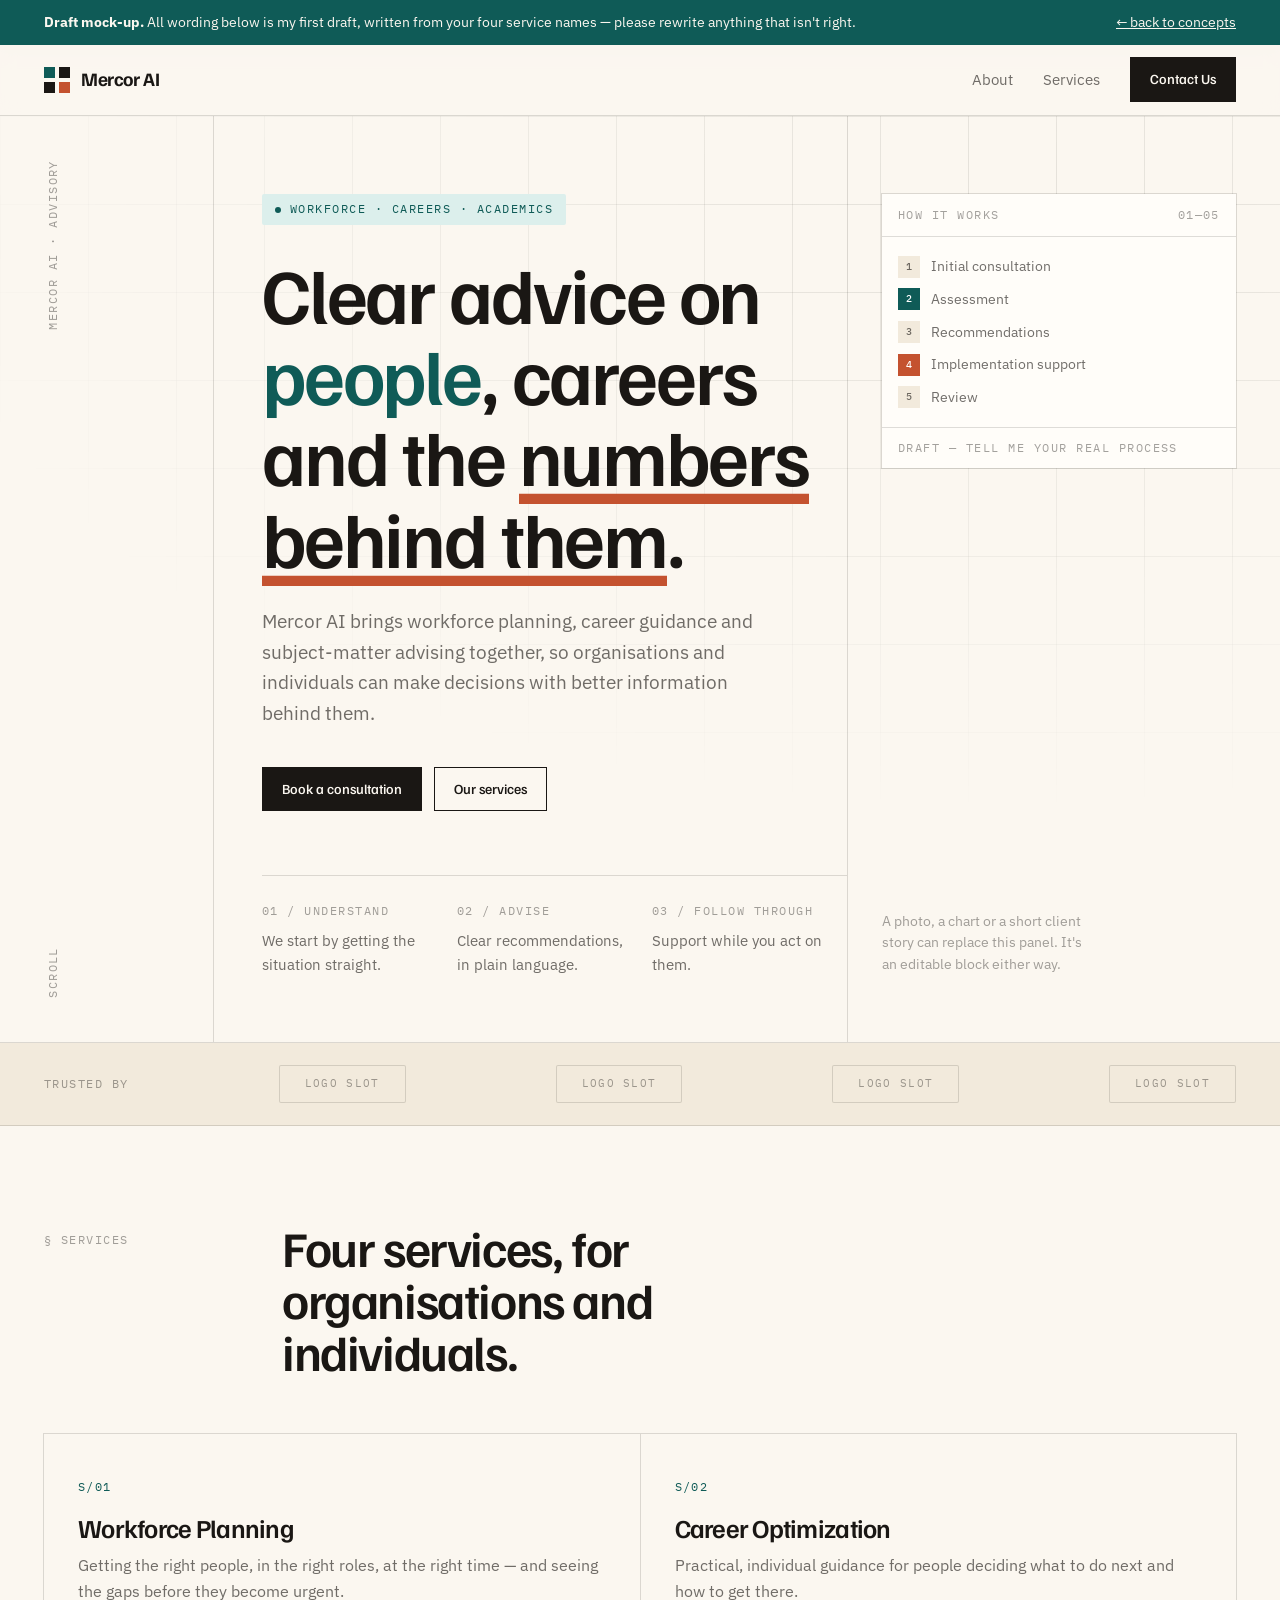
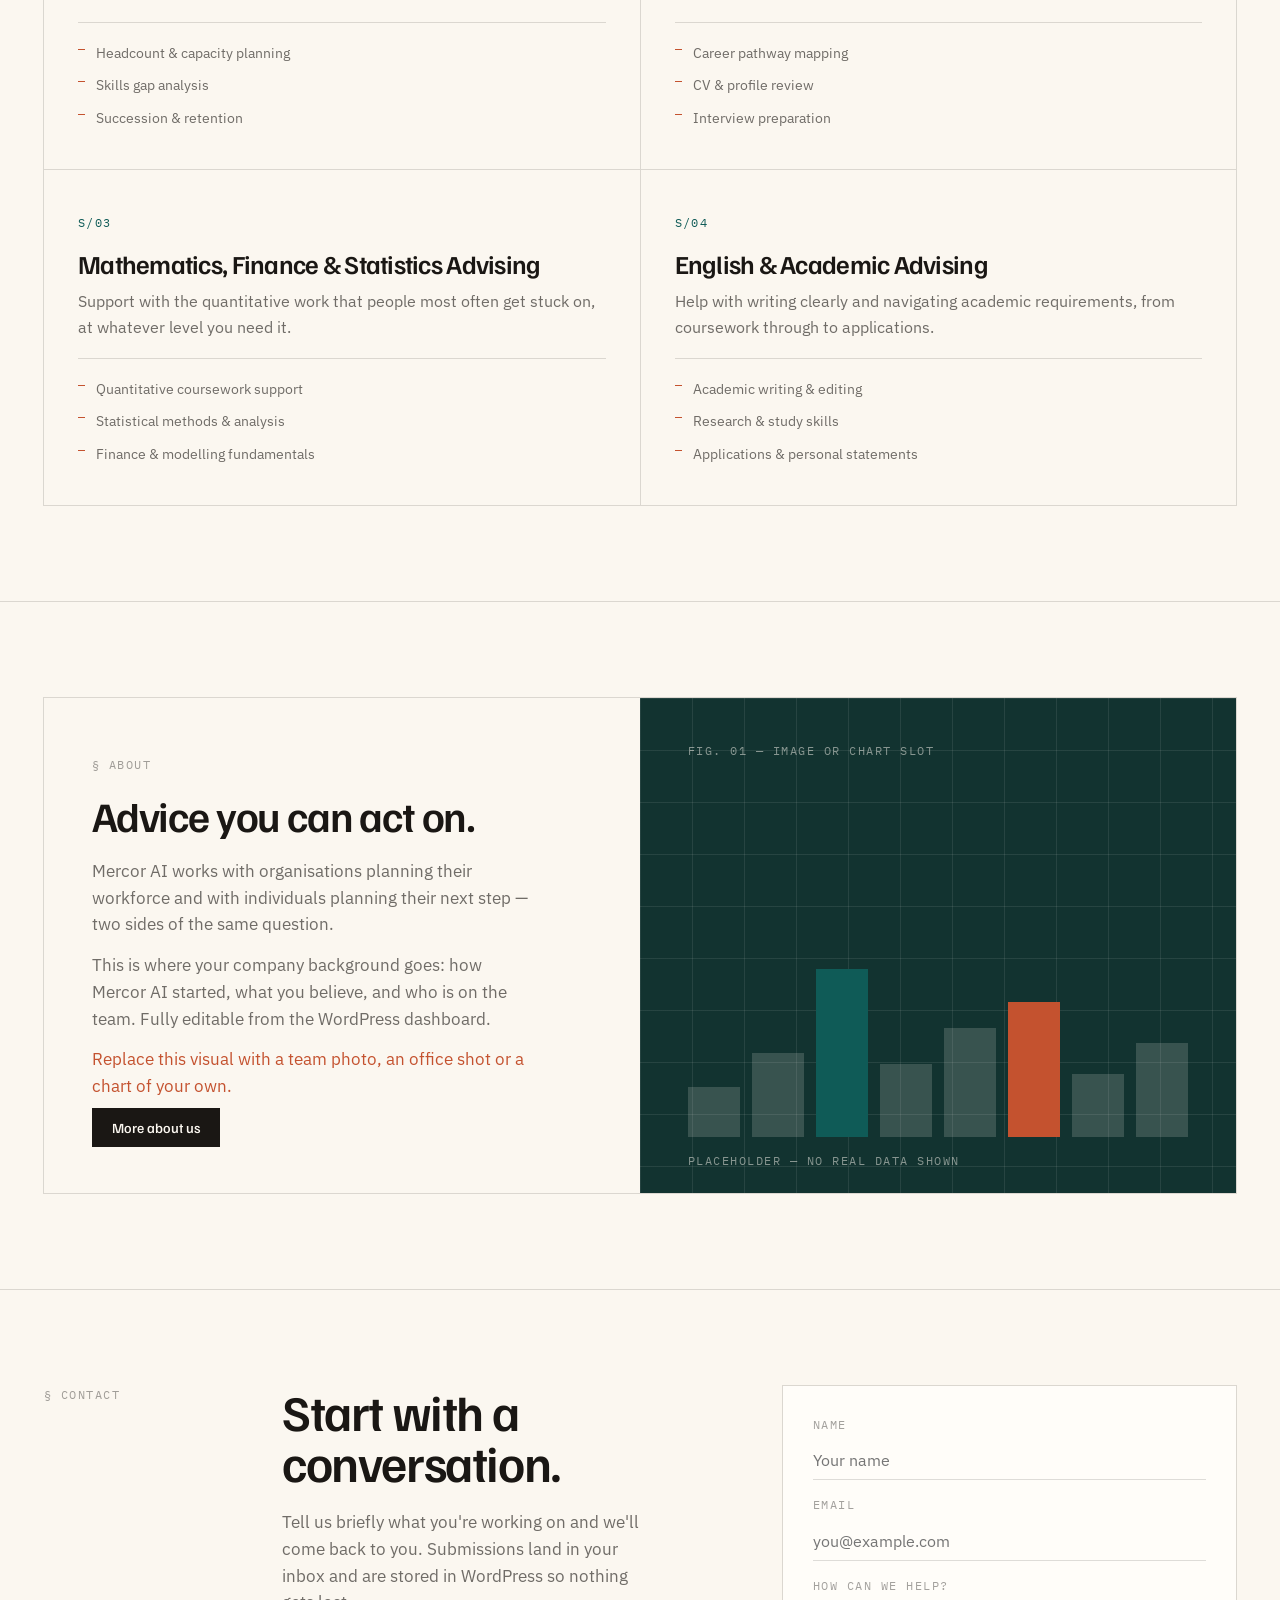
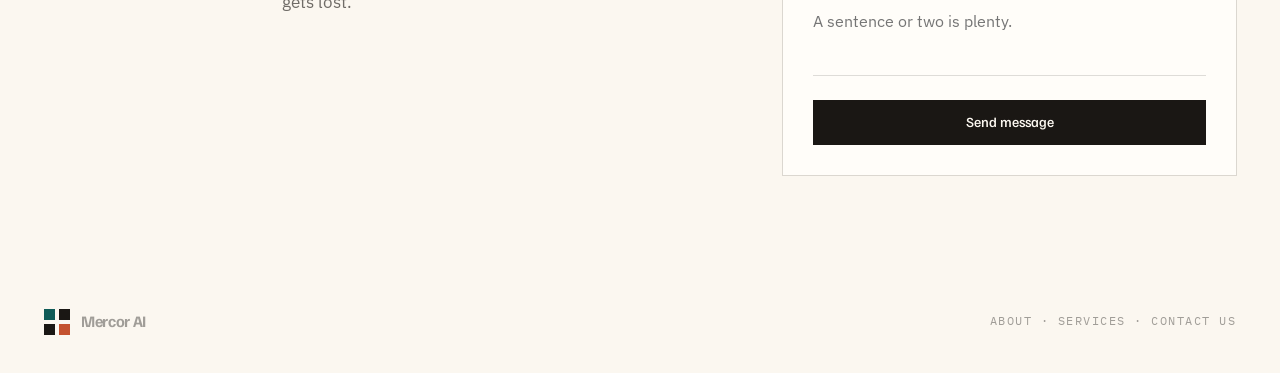
==== mercor/index.html @ 03221ea0 "Round 3: full Mercor AI site (B3 palette, real service names, 4 pages)" ====
<!DOCTYPE html>
<html lang="en">
<head>
<meta charset="utf-8">
<meta name="viewport" content="width=device-width, initial-scale=1">
<title>Mercor AI — Workforce, career and academic advising</title>
<meta name="description" content="Mercor AI provides workforce planning, career optimization, and advising in mathematics, finance, statistics, English and academics.">
<link rel="preconnect" href="https://fonts.googleapis.com">
<link rel="preconnect" href="https://fonts.gstatic.com" crossorigin>
<link href="https://fonts.googleapis.com/css2?family=Familjen+Grotesk:wght@400;500;600;700&family=IBM+Plex+Mono:wght@400;500&family=IBM+Plex+Sans:wght@400;500&display=swap" rel="stylesheet">
<link rel="stylesheet" href="mercor.css">
</head>
<body>

<div class="draft"><div class="wrap">
  <span><b>Draft mock-up.</b> All wording below is my first draft, written from your four service names — please rewrite anything that isn't right.</span>
  <a href="../round2.html">&larr; back to concepts</a>
</div></div>

<nav><div class="wrap nav-in">
  <a href="index.html" class="logo" style="text-decoration:none;color:inherit"><span class="mark"><span></span><span></span><span></span><span></span></span>Mercor AI</a>
  <div class="nav-links">
    <a href="about.html">About</a><a href="services.html">Services</a><a href="contact.html" class="btn">Contact Us</a>
  </div>
</div></nav>

<header>
  <div class="plot"></div>
  <div class="wrap hero">
    <div class="rail"><span class="mono">Mercor AI · Advisory</span><span class="mono">Scroll</span></div>
    <div class="hero-main">
      <span class="tag mono"><i></i>Workforce · Careers · Academics</span>
      <h1>Clear advice on <span>people</span>, careers and the <u>numbers behind them</u>.</h1>
      <p class="lede">Mercor AI brings workforce planning, career guidance and subject-matter advising together, so organisations and individuals can make decisions with better information behind them.</p>
      <div class="hero-cta"><a href="contact.html" class="btn">Book a consultation</a><a href="services.html" class="btn btn-ghost">Our services</a></div>
      <div class="hero-meta">
        <div><span class="mono">01 / Understand</span><p>We start by getting the situation straight.</p></div>
        <div><span class="mono">02 / Advise</span><p>Clear recommendations, in plain language.</p></div>
        <div><span class="mono">03 / Follow through</span><p>Support while you act on them.</p></div>
      </div>
    </div>
    <aside class="hero-aside">
      <div class="panel">
        <div class="ph"><span class="mono">How it works</span><span class="mono">01—05</span></div>
        <div class="pb stack">
          <div class="node"><b>1</b><em>Initial consultation</em></div>
          <div class="node"><b>2</b><em>Assessment</em></div>
          <div class="node"><b>3</b><em>Recommendations</em></div>
          <div class="node"><b>4</b><em>Implementation support</em></div>
          <div class="node"><b>5</b><em>Review</em></div>
        </div>
        <div class="pf mono">Draft — tell me your real process</div>
      </div>
      <p class="aside-note">A photo, a chart or a short client story can replace this panel. It's an editable block either way.</p>
    </aside>
  </div>
</header>

<div class="logos"><div class="wrap logos-in">
  <span class="mono">Trusted by</span>
  <span class="slot">LOGO SLOT</span><span class="slot">LOGO SLOT</span><span class="slot">LOGO SLOT</span><span class="slot">LOGO SLOT</span>
</div></div>

<section><div class="wrap">
  <div class="head"><span class="mono">§ Services</span><h2>Four services, for organisations and individuals.</h2></div>
  <div class="cards">
    <div class="card"><span class="num">S/01</span><h3>Workforce Planning</h3><p>Getting the right people, in the right roles, at the right time — and seeing the gaps before they become urgent.</p><ul><li>Headcount &amp; capacity planning</li><li>Skills gap analysis</li><li>Succession &amp; retention</li></ul></div>
    <div class="card"><span class="num">S/02</span><h3>Career Optimization</h3><p>Practical, individual guidance for people deciding what to do next and how to get there.</p><ul><li>Career pathway mapping</li><li>CV &amp; profile review</li><li>Interview preparation</li></ul></div>
    <div class="card"><span class="num">S/03</span><h3>Mathematics, Finance &amp; Statistics Advising</h3><p>Support with the quantitative work that people most often get stuck on, at whatever level you need it.</p><ul><li>Quantitative coursework support</li><li>Statistical methods &amp; analysis</li><li>Finance &amp; modelling fundamentals</li></ul></div>
    <div class="card"><span class="num">S/04</span><h3>English &amp; Academic Advising</h3><p>Help with writing clearly and navigating academic requirements, from coursework through to applications.</p><ul><li>Academic writing &amp; editing</li><li>Research &amp; study skills</li><li>Applications &amp; personal statements</li></ul></div>
  </div>
</div></section>

<section><div class="wrap">
  <div class="split">
    <div class="split-txt">
      <span class="mono" style="color:var(--ink-38)">§ About</span>
      <h2>Advice you can act on.</h2>
      <p>Mercor AI works with organisations planning their workforce and with individuals planning their next step — two sides of the same question.</p>
      <p>This is where your company background goes: how Mercor AI started, what you believe, and who is on the team. Fully editable from the WordPress dashboard.</p>
      <p style="color:var(--clay)">Replace this visual with a team photo, an office shot or a chart of your own.</p>
      <a href="about.html" class="btn" style="margin-top:8px">More about us</a>
    </div>
    <div class="split-vis">
      <div class="plot2"></div>
      <span class="vis-tag mono">Fig. 01 — image or chart slot</span>
      <div class="bars"><i style="height:26%"></i><i style="height:44%"></i><i style="height:88%"></i><i style="height:38%"></i><i style="height:57%"></i><i style="height:71%"></i><i style="height:33%"></i><i style="height:49%"></i></div>
      <span class="vis-cap mono">Placeholder — no real data shown</span>
    </div>
  </div>
</div></section>

<section style="border-bottom:0"><div class="wrap contact">
  <span class="mono" style="color:var(--ink-38)">§ Contact</span>
  <div>
    <h2>Start with a conversation.</h2>
    <p>Tell us briefly what you're working on and we'll come back to you. Submissions land in your inbox and are stored in WordPress so nothing gets lost.</p>
  </div>
  <div class="form">
    <div class="field"><label class="mono">Name</label><input placeholder="Your name"></div>
    <div class="field"><label class="mono">Email</label><input placeholder="you@example.com"></div>
    <div class="field"><label class="mono">How can we help?</label><textarea placeholder="A sentence or two is plenty."></textarea></div>
    <a href="contact.html" class="btn">Send message</a>
  </div>
</div></section>

<footer><div class="wrap foot">
  <div class="logo" style="font-size:16px"><span class="mark"><span></span><span></span><span></span><span></span></span>Mercor AI</div>
  <span class="mono">About · Services · Contact Us</span>
</div></footer>

</body>
</html>
---- mercor/mercor.css ----
:root{
  --paper:#FBF7F0;
  --paper-2:#F2EADC;
  --ink:#1A1714;
  --ink-60:rgba(26,23,20,.62);
  --ink-38:rgba(26,23,20,.40);
  --rule:rgba(26,23,20,.14);
  --accent:#0F5B57;
  --accent-wash:#DCEFEC;
  --clay:#C4522F;
  --max:1280px;
  --paper-rgb:251,247,240;
  --surface:#FFFDF9;
  --on-accent:#fff;
  --deep:#123330;
  --bar-hi:var(--accent);
}
*{box-sizing:border-box;margin:0;padding:0}
html{scroll-behavior:smooth}
body{
  background:var(--paper);color:var(--ink);
  font-family:'IBM Plex Sans',sans-serif;font-size:16.5px;line-height:1.62;
  -webkit-font-smoothing:antialiased;overflow-x:hidden;
}
.wrap{max-width:var(--max);margin:0 auto;padding:0 44px}
.mono{font-family:'IBM Plex Mono',monospace;font-size:11.5px;letter-spacing:.13em;text-transform:uppercase}
h1,h2,h3{font-family:'Familjen Grotesk',sans-serif;font-weight:600;letter-spacing:-.028em;line-height:1.04}

/* ---- nav ---- */
nav{position:sticky;top:0;z-index:30;background:rgba(var(--paper-rgb),.9);backdrop-filter:blur(10px);border-bottom:1px solid var(--rule)}
.nav-in{display:flex;align-items:center;justify-content:space-between;height:70px}
.logo{display:flex;align-items:center;gap:11px;font-family:'Familjen Grotesk',sans-serif;font-weight:700;font-size:19px;letter-spacing:-.02em}
.mark{width:26px;height:26px;position:relative;flex:none}
.mark span{position:absolute;background:var(--ink)}
.mark span:nth-child(1){left:0;top:0;width:11px;height:11px;background:var(--accent)}
.mark span:nth-child(2){right:0;top:0;width:11px;height:11px}
.mark span:nth-child(3){left:0;bottom:0;width:11px;height:11px}
.mark span:nth-child(4){right:0;bottom:0;width:11px;height:11px;background:var(--clay)}
.nav-links{display:flex;gap:30px;align-items:center;font-size:15px}
.nav-links a{color:var(--ink-60);text-decoration:none;transition:color .2s}
.nav-links a:hover{color:var(--accent)}
.btn{background:var(--ink);color:var(--paper);padding:11px 20px;text-decoration:none;font-size:14px;font-weight:500;font-family:'Familjen Grotesk',sans-serif;transition:background .25s}
.btn:hover{background:var(--accent)}
.btn-ghost{background:transparent;color:var(--ink);box-shadow:inset 0 0 0 1px var(--ink)}
.btn-ghost:hover{background:var(--ink);color:var(--paper)}
.nav-links a.btn{color:var(--paper)}

/* ---- hero ---- */
header{border-bottom:1px solid var(--rule);position:relative;overflow:hidden}
.plot{
  position:absolute;inset:0;
  background-image:linear-gradient(var(--rule) 1px,transparent 1px),linear-gradient(90deg,var(--rule) 1px,transparent 1px);
  background-size:88px 88px;opacity:.75;
  -webkit-mask-image:radial-gradient(120% 90% at 78% 12%,#000,transparent 72%);
          mask-image:radial-gradient(120% 90% at 78% 12%,#000,transparent 72%);
}
.hero{position:relative;display:grid;grid-template-columns:170px 1.3fr .8fr;gap:0;min-height:560px}
.rail{border-right:1px solid var(--rule);padding:44px 0 44px 0;display:flex;flex-direction:column;justify-content:space-between}
.rail .mono{color:var(--ink-38);writing-mode:vertical-rl;transform:rotate(180deg)}
.hero-main{padding:78px 0 66px 48px}
.tag{display:inline-flex;align-items:center;gap:9px;background:var(--accent-wash);color:var(--accent);padding:6px 13px;border-radius:2px}
.tag i{width:6px;height:6px;background:var(--accent);border-radius:50%;font-style:normal}
h1{font-size:clamp(46px,6.1vw,86px);margin:28px 0 0;max-width:15ch}
h1 span{color:var(--accent)}
h1 u{text-decoration:none;box-shadow:inset 0 -.13em 0 var(--clay)}
.lede{margin-top:28px;max-width:46ch;font-size:19px;color:var(--ink-60)}
.hero-cta{margin-top:38px;display:flex;gap:12px;flex-wrap:wrap}
.hero-meta{display:grid;grid-template-columns:repeat(3,1fr);border-top:1px solid var(--rule);margin-top:64px}
.hero-meta div{padding:20px 18px 0 0}
.hero-meta .mono{color:var(--ink-38)}
.hero-meta p{font-size:14.5px;margin-top:6px;color:var(--ink-60)}
/* hero right panel */
.hero-aside{border-left:1px solid var(--rule);padding:78px 0 66px 34px;display:flex;flex-direction:column;justify-content:space-between}
.panel{box-shadow:0 0 0 1px var(--rule);background:var(--surface)}
.panel .ph{padding:12px 16px;border-bottom:1px solid var(--rule);display:flex;justify-content:space-between;color:var(--ink-38)}
.panel .pb{padding:18px 16px}
.stack{display:flex;flex-direction:column;gap:10px}
.node{display:flex;align-items:center;gap:11px;font-size:14px}
.node b{width:22px;height:22px;flex:none;display:grid;place-items:center;font-family:'IBM Plex Mono',monospace;font-size:10px;background:var(--paper-2);color:var(--ink-60);font-weight:500}
.node:nth-child(2) b{background:var(--accent);color:var(--on-accent)}
.node:nth-child(4) b{background:var(--clay);color:var(--on-accent)}
.node em{font-style:normal;color:var(--ink-60)}
.panel .pf{border-top:1px solid var(--rule);padding:11px 16px;color:var(--ink-38)}
.aside-note{margin-top:22px;font-size:13.5px;color:var(--ink-38);max-width:26ch}

/* ---- logos ---- */
.logos{border-bottom:1px solid var(--rule);background:var(--paper-2)}
.logos-in{display:flex;align-items:center;gap:26px;padding:22px 44px;flex-wrap:wrap;justify-content:space-between}
.logos .mono{color:var(--ink-38)}
.slot{box-shadow:inset 0 0 0 1px var(--rule);border-radius:2px;padding:10px 26px;color:var(--ink-38);font-family:'IBM Plex Mono',monospace;font-size:11px;letter-spacing:.12em}

/* ---- sections ---- */
section{padding:96px 0;border-bottom:1px solid var(--rule)}
.head{display:grid;grid-template-columns:190px 1fr;gap:48px;margin-bottom:56px}
.head h2{font-size:clamp(32px,3.9vw,50px);max-width:18ch}
.head .mono{color:var(--ink-38);padding-top:9px}
.cards{display:grid;grid-template-columns:repeat(2,1fr);gap:1px;background:var(--rule);box-shadow:0 0 0 1px var(--rule)}
.card{background:var(--paper);padding:38px 34px 34px;position:relative;transition:background .3s,transform .3s}
.card:hover{background:var(--surface)}
.card .num{font-family:'IBM Plex Mono',monospace;font-size:11.5px;letter-spacing:.13em;color:var(--accent)}
.card h3{font-size:26px;margin:16px 0 12px}
.card p{color:var(--ink-60);font-size:15.5px}
.card ul{list-style:none;margin-top:18px;border-top:1px solid var(--rule);padding-top:14px}
.card li{font-size:14px;color:var(--ink-60);padding:5px 0 5px 18px;position:relative}
.card li::before{content:'';position:absolute;left:0;top:12px;width:7px;height:1px;background:var(--clay)}
.card::after{content:'';position:absolute;left:0;bottom:0;height:3px;width:0;background:var(--accent);transition:width .4s}
.card:hover::after{width:100%}

/* ---- about split ---- */
.split{display:grid;grid-template-columns:1fr 1fr;gap:0;align-items:stretch;box-shadow:0 0 0 1px var(--rule)}
.split-txt{padding:52px 48px;background:var(--paper)}
.split-txt h2{font-size:clamp(30px,3.4vw,42px);margin:18px 0 20px;max-width:16ch}
.split-txt p{color:var(--ink-60);margin-bottom:14px;max-width:44ch}
.split-vis{background:var(--deep);position:relative;overflow:hidden;min-height:380px;color:var(--paper)}
.split-vis .plot2{position:absolute;inset:0;background-image:linear-gradient(rgba(var(--paper-rgb),.09) 1px,transparent 1px),linear-gradient(90deg,rgba(var(--paper-rgb),.09) 1px,transparent 1px);background-size:52px 52px}
.bars{position:absolute;left:48px;right:48px;bottom:56px;display:flex;align-items:flex-end;gap:12px;height:190px}
.bars i{flex:1;background:rgba(var(--paper-rgb),.16);display:block}
.bars i:nth-child(3){background:var(--bar-hi)}
.bars i:nth-child(6){background:var(--clay)}
.vis-tag{position:absolute;left:48px;top:44px;color:rgba(var(--paper-rgb),.5)}
.vis-cap{position:absolute;left:48px;bottom:22px;color:rgba(var(--paper-rgb),.5)}

/* ---- contact ---- */
.contact{display:grid;grid-template-columns:190px 1fr 1fr;gap:48px;align-items:start}
.contact h2{font-size:clamp(32px,3.9vw,50px);max-width:12ch}
.contact p{color:var(--ink-60);margin-top:20px;max-width:38ch}
.form{box-shadow:0 0 0 1px var(--rule);background:var(--surface);padding:30px}
.field{margin-bottom:16px}
.field label{display:block;color:var(--ink-38);margin-bottom:7px}
.field input,.field textarea{width:100%;border:0;border-bottom:1px solid var(--rule);background:transparent;padding:9px 0;font-family:'IBM Plex Sans',sans-serif;font-size:15.5px;color:var(--ink)}
.field textarea{resize:none;height:74px}
.field input:focus,.field textarea:focus{outline:0;border-bottom-color:var(--accent)}
.form .btn{width:100%;text-align:center;margin-top:8px;display:block}

footer{padding:38px 0;color:var(--ink-38)}
.foot{display:flex;justify-content:space-between;gap:20px;flex-wrap:wrap;align-items:center}

@media(max-width:900px){
  .wrap{padding:0 22px}
  .nav-links a:not(.btn){display:none}
  .hero{grid-template-columns:1fr}
  .rail{display:none}
  .hero-aside{border-left:0;border-top:1px solid var(--rule);padding:28px 0 40px}
  .aside-note{max-width:none}
  .hero-main{padding:52px 0 48px}
  .hero-meta{grid-template-columns:1fr}
  .hero-meta div{border-bottom:1px solid var(--rule);padding-bottom:18px}
  .head,.contact{grid-template-columns:1fr;gap:20px}
  .cards,.split{grid-template-columns:1fr}
  .split-txt{padding:36px 24px}
  section{padding:64px 0}
}

/* ================= inner pages ================= */
.page-head{border-bottom:1px solid var(--rule);position:relative;overflow:hidden}
.page-head-in{position:relative;display:grid;grid-template-columns:170px 1fr;min-height:300px}
.page-head .rail{padding:44px 0}
.page-head-main{padding:66px 0 54px 48px;align-self:center}
.page-head h1{font-size:clamp(38px,4.8vw,64px);max-width:16ch;margin:18px 0 0}
.page-head p{margin-top:20px;max-width:52ch;font-size:18px;color:var(--ink-60)}
.crumb{color:var(--ink-38)}

.detail{display:grid;grid-template-columns:170px 1fr;border-top:1px solid var(--rule)}
.detail:last-of-type{border-bottom:1px solid var(--rule)}
.detail .dn{padding:38px 0 38px 0;color:var(--accent);font-family:'IBM Plex Mono',monospace;font-size:11.5px;letter-spacing:.13em}
.detail .db{padding:38px 0 38px 48px;border-left:1px solid var(--rule);display:grid;grid-template-columns:1.25fr .85fr;gap:44px}
.detail h2{font-size:clamp(26px,2.9vw,34px);margin-bottom:14px}
.detail p{color:var(--ink-60);max-width:52ch}
.detail .who{background:var(--paper-2);padding:22px;align-self:start}
.detail .who h4{font-family:'IBM Plex Mono',monospace;font-size:11px;letter-spacing:.13em;text-transform:uppercase;color:var(--ink-38);font-weight:500;margin-bottom:10px}
.detail .who ul{list-style:none}
.detail .who li{font-size:14.5px;color:var(--ink-60);padding:5px 0 5px 18px;position:relative}
.detail .who li::before{content:'';position:absolute;left:0;top:13px;width:7px;height:1px;background:var(--clay)}

.team{display:grid;grid-template-columns:repeat(3,1fr);gap:1px;background:var(--rule);box-shadow:0 0 0 1px var(--rule)}
.tm{background:var(--paper);padding:0 0 24px}
.tm .ph{aspect-ratio:1/1;background:var(--paper-2);display:grid;place-items:center;color:var(--ink-38);font-family:'IBM Plex Mono',monospace;font-size:11px;letter-spacing:.12em;border-bottom:1px solid var(--rule)}
.tm h3{font-size:20px;margin:20px 24px 4px}
.tm .role{margin:0 24px;color:var(--accent);font-family:'IBM Plex Mono',monospace;font-size:11.5px;letter-spacing:.1em;text-transform:uppercase}
.tm p{margin:12px 24px 0;font-size:14.5px;color:var(--ink-60)}

.principles{display:grid;grid-template-columns:repeat(3,1fr);gap:1px;background:var(--rule);box-shadow:0 0 0 1px var(--rule)}
.pr{background:var(--paper);padding:32px 28px}
.pr .num{font-family:'IBM Plex Mono',monospace;font-size:11.5px;letter-spacing:.13em;color:var(--accent)}
.pr h3{font-size:21px;margin:14px 0 10px}
.pr p{font-size:15px;color:var(--ink-60)}

.cx{display:grid;grid-template-columns:170px 1fr .9fr;gap:0}
.cx .cl{padding:0 44px 0 0}
.cx .cm{padding:0 48px;border-left:1px solid var(--rule);border-right:1px solid var(--rule)}
.cx .cr{padding:0 0 0 44px}
.cx h2{font-size:clamp(28px,3.2vw,40px);max-width:14ch;margin-bottom:18px}
.dl{list-style:none;margin-top:8px}
.dl li{padding:16px 0;border-bottom:1px solid var(--rule)}
.dl .k{font-family:'IBM Plex Mono',monospace;font-size:11px;letter-spacing:.13em;text-transform:uppercase;color:var(--ink-38);display:block;margin-bottom:5px}
.dl .v{font-size:16px}
.dl .v.slot-inline{color:var(--ink-38);font-style:italic}

.draft{background:var(--accent);color:var(--paper);padding:11px 0;font-size:14px}
.draft .wrap{display:flex;gap:14px;flex-wrap:wrap;align-items:center;justify-content:space-between}
.draft a{color:var(--paper)}

@media(max-width:900px){
  .page-head-in,.detail,.cx{grid-template-columns:1fr}
  .page-head .rail{display:none}
  .page-head-main{padding:44px 0 38px}
  .detail .dn{padding:28px 0 0}
  .detail .db{padding:18px 0 34px;border-left:0;grid-template-columns:1fr;gap:24px}
  .team,.principles{grid-template-columns:1fr}
  .cx .cl,.cx .cm,.cx .cr{padding:0;border:0}
  .cx .cm{padding:30px 0;margin:26px 0;border-top:1px solid var(--rule);border-bottom:1px solid var(--rule)}
}

.detail p+p{margin-top:14px}
.detail .db>div>p:last-child{margin-bottom:0}

.page-head .rail .mono{writing-mode:horizontal-tb;transform:none;padding-top:4px}
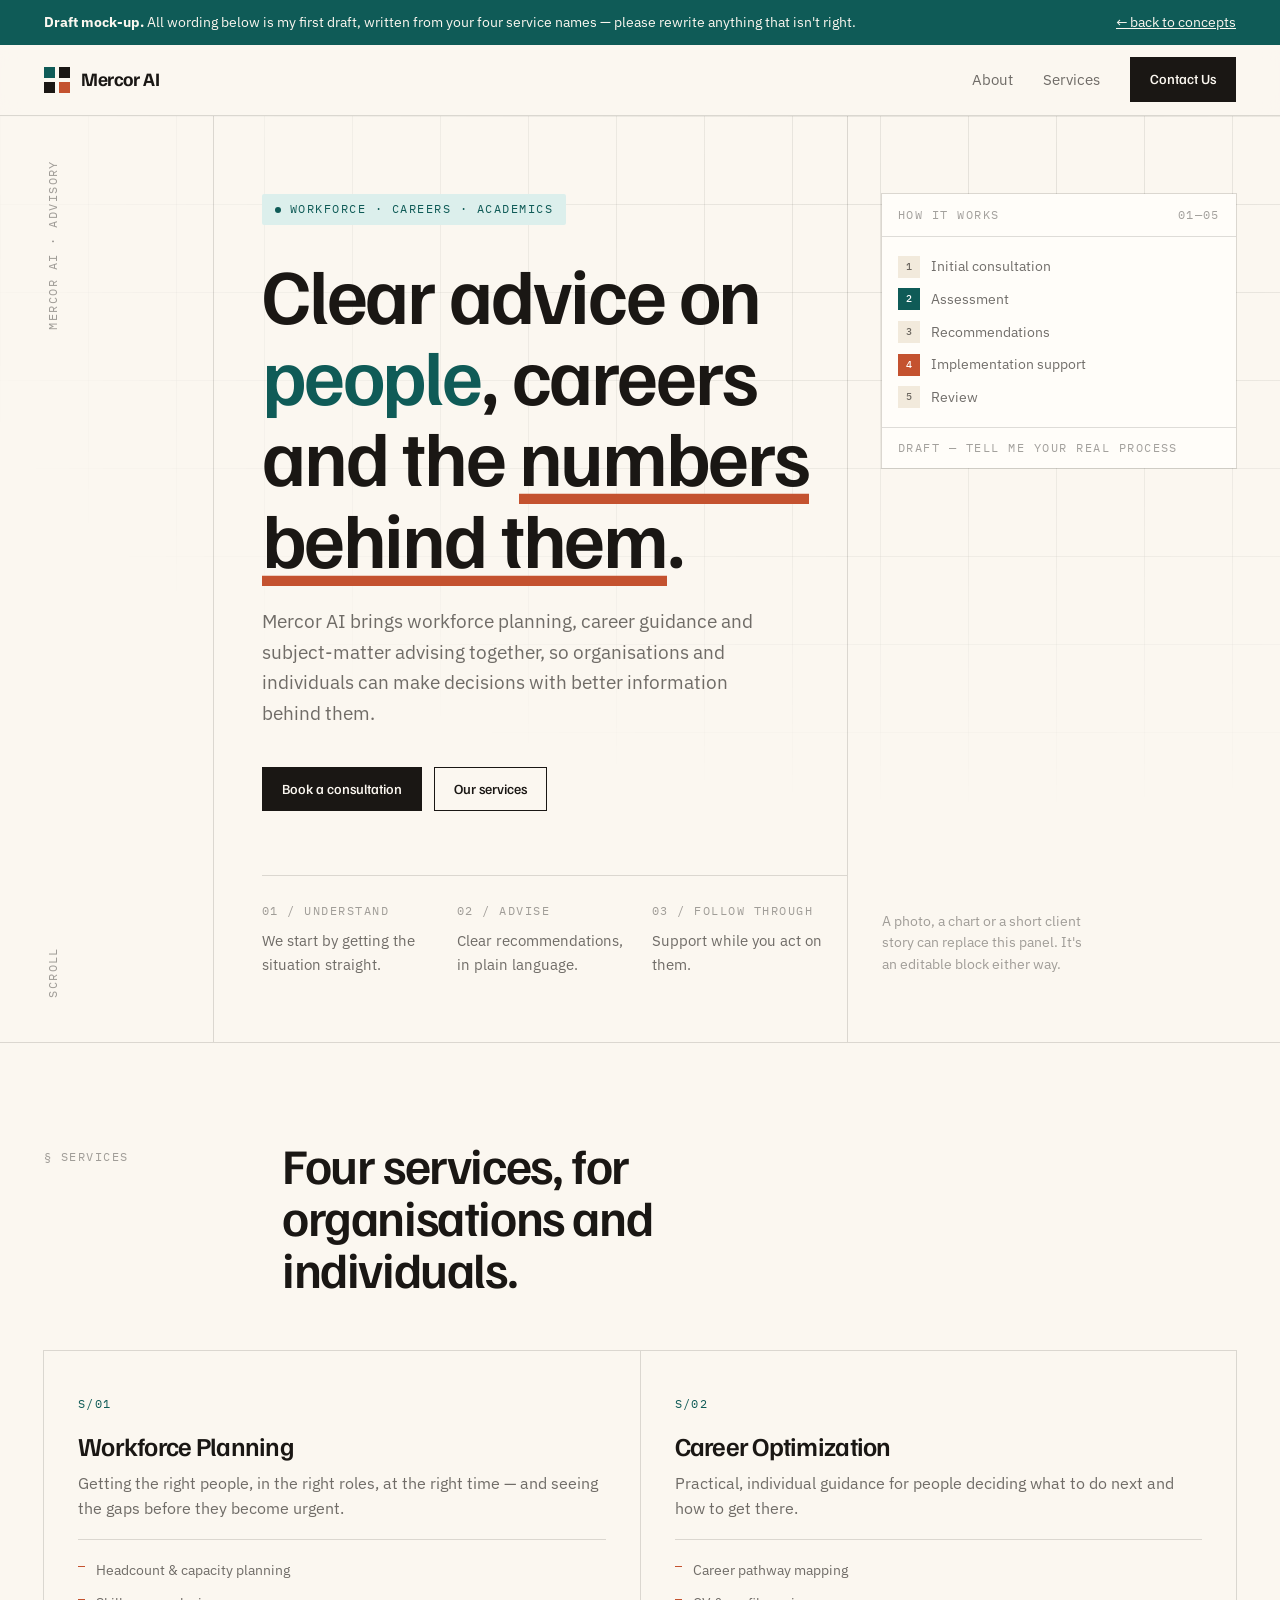
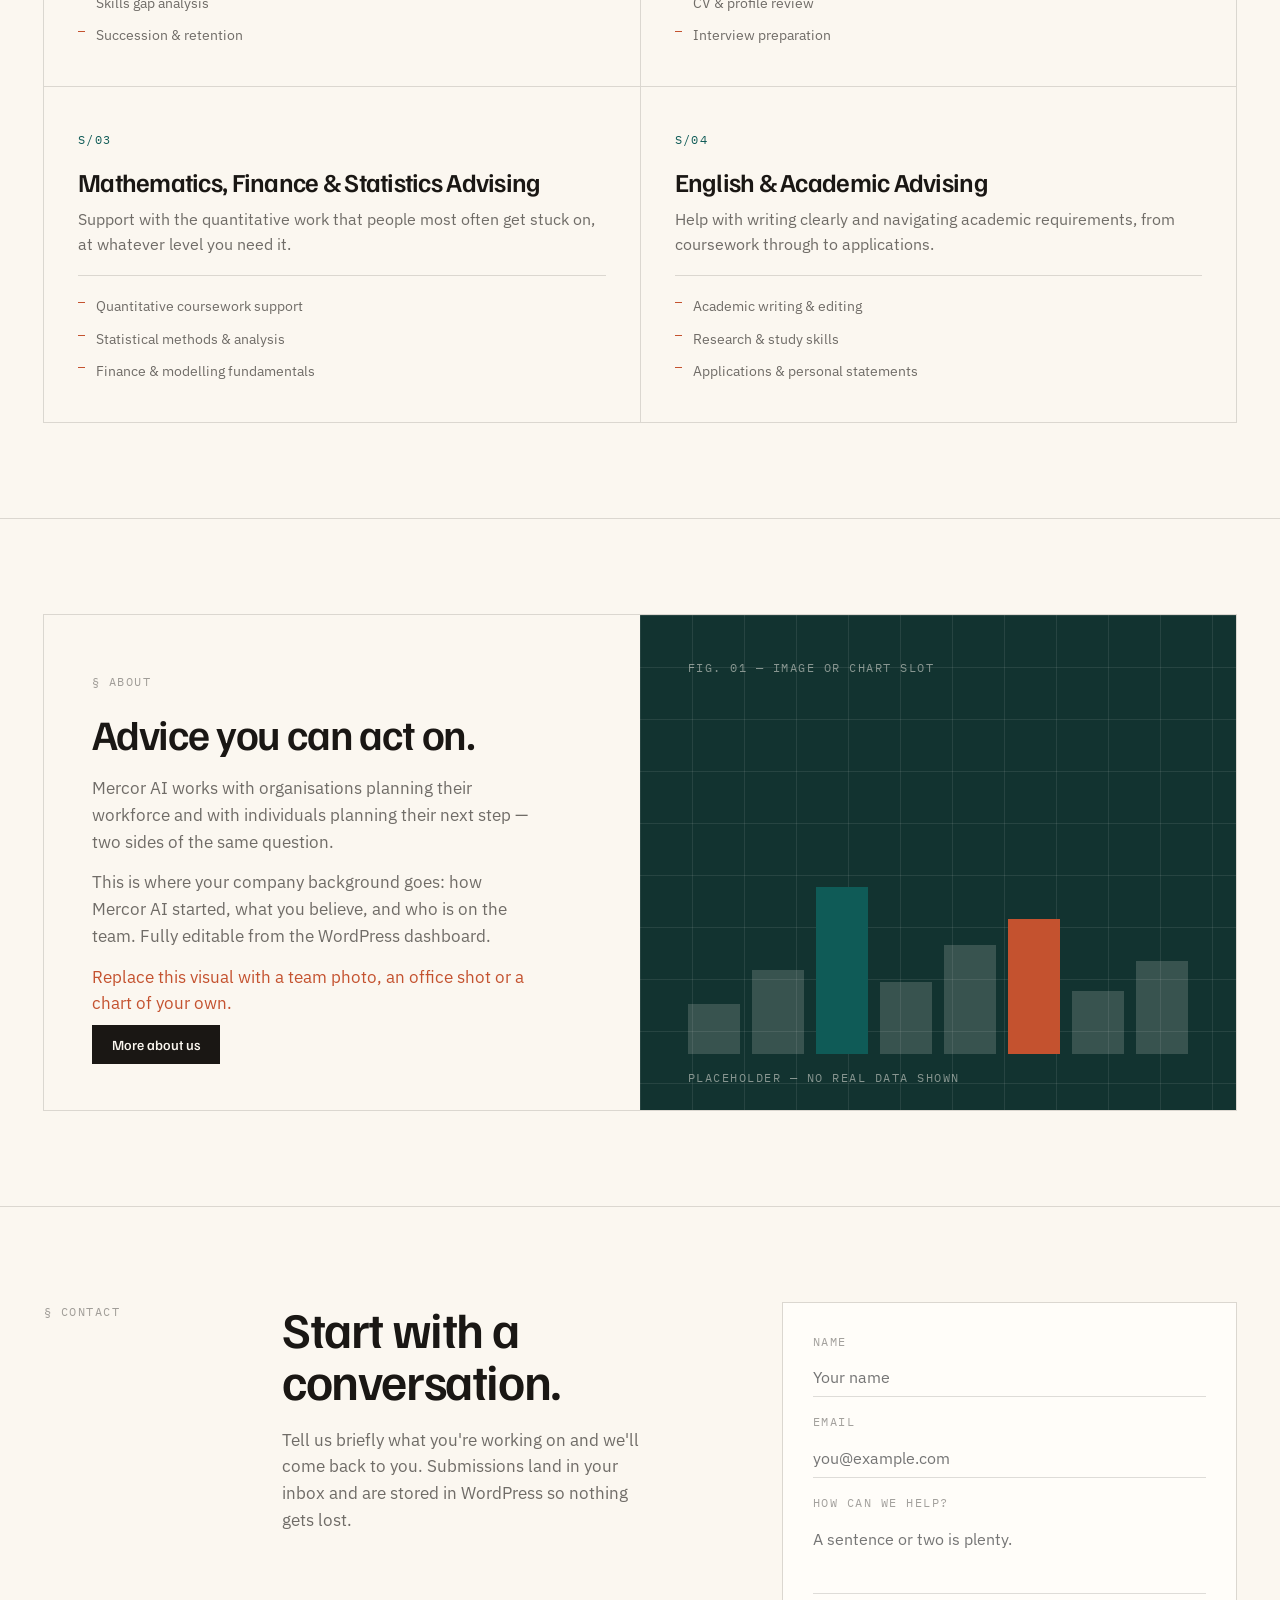
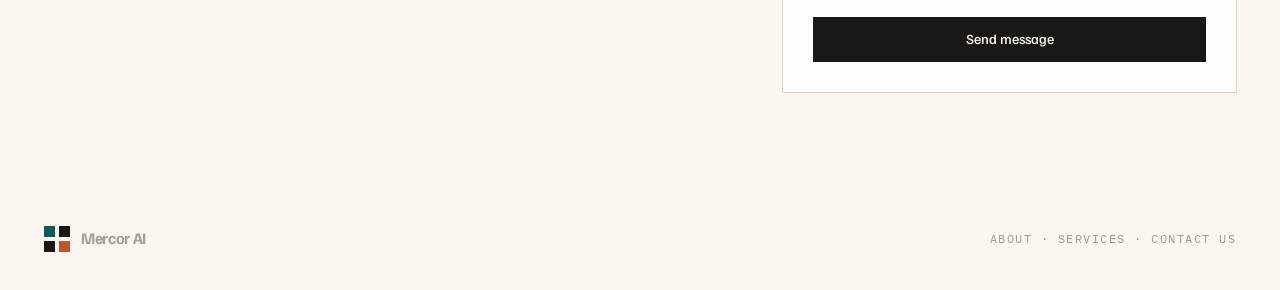
==== commit 2e6eb094: "Remove team section and client-logo strip at client request (staff privacy)" ====
--- a/mercor/index.html
+++ b/mercor/index.html
@@ -56,11 +56,6 @@
   </div>
 </header>
 
-<div class="logos"><div class="wrap logos-in">
-  <span class="mono">Trusted by</span>
-  <span class="slot">LOGO SLOT</span><span class="slot">LOGO SLOT</span><span class="slot">LOGO SLOT</span><span class="slot">LOGO SLOT</span>
-</div></div>
-
 <section><div class="wrap">
   <div class="head"><span class="mono">§ Services</span><h2>Four services, for organisations and individuals.</h2></div>
   <div class="cards">
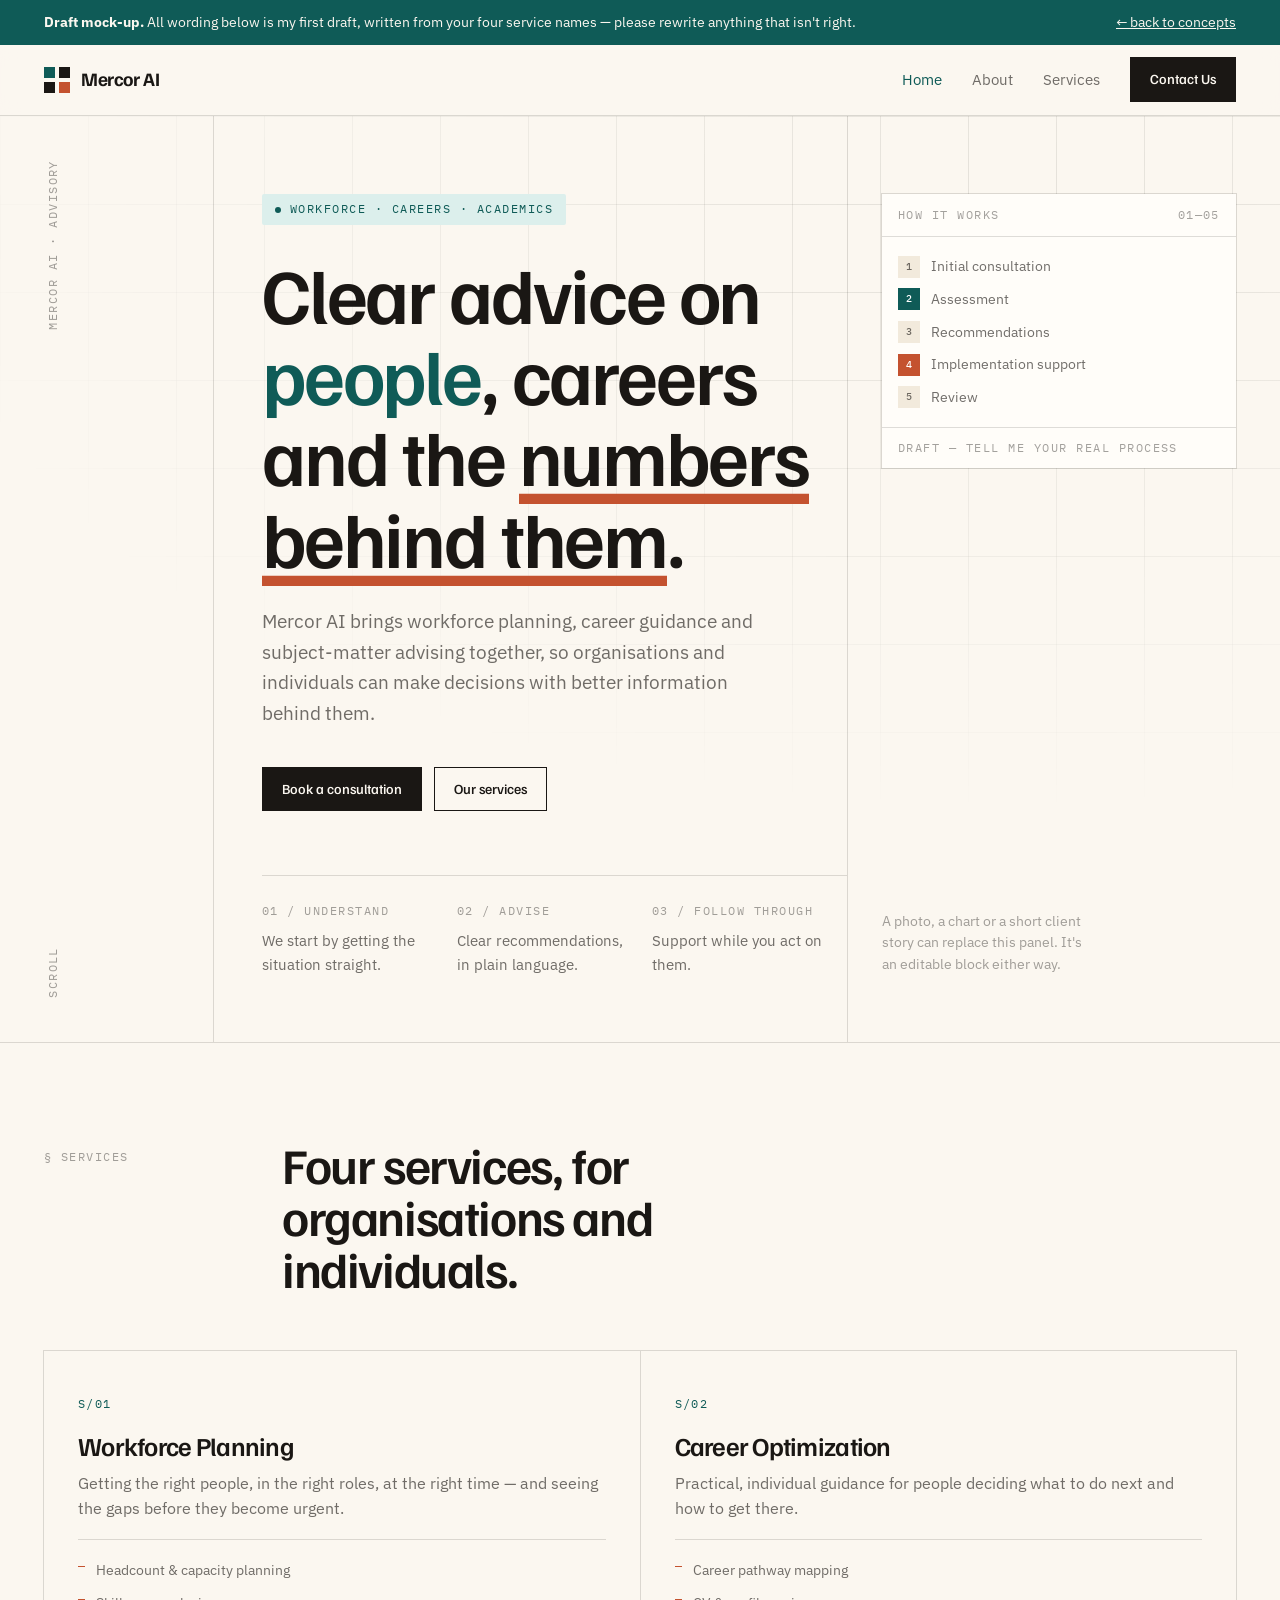
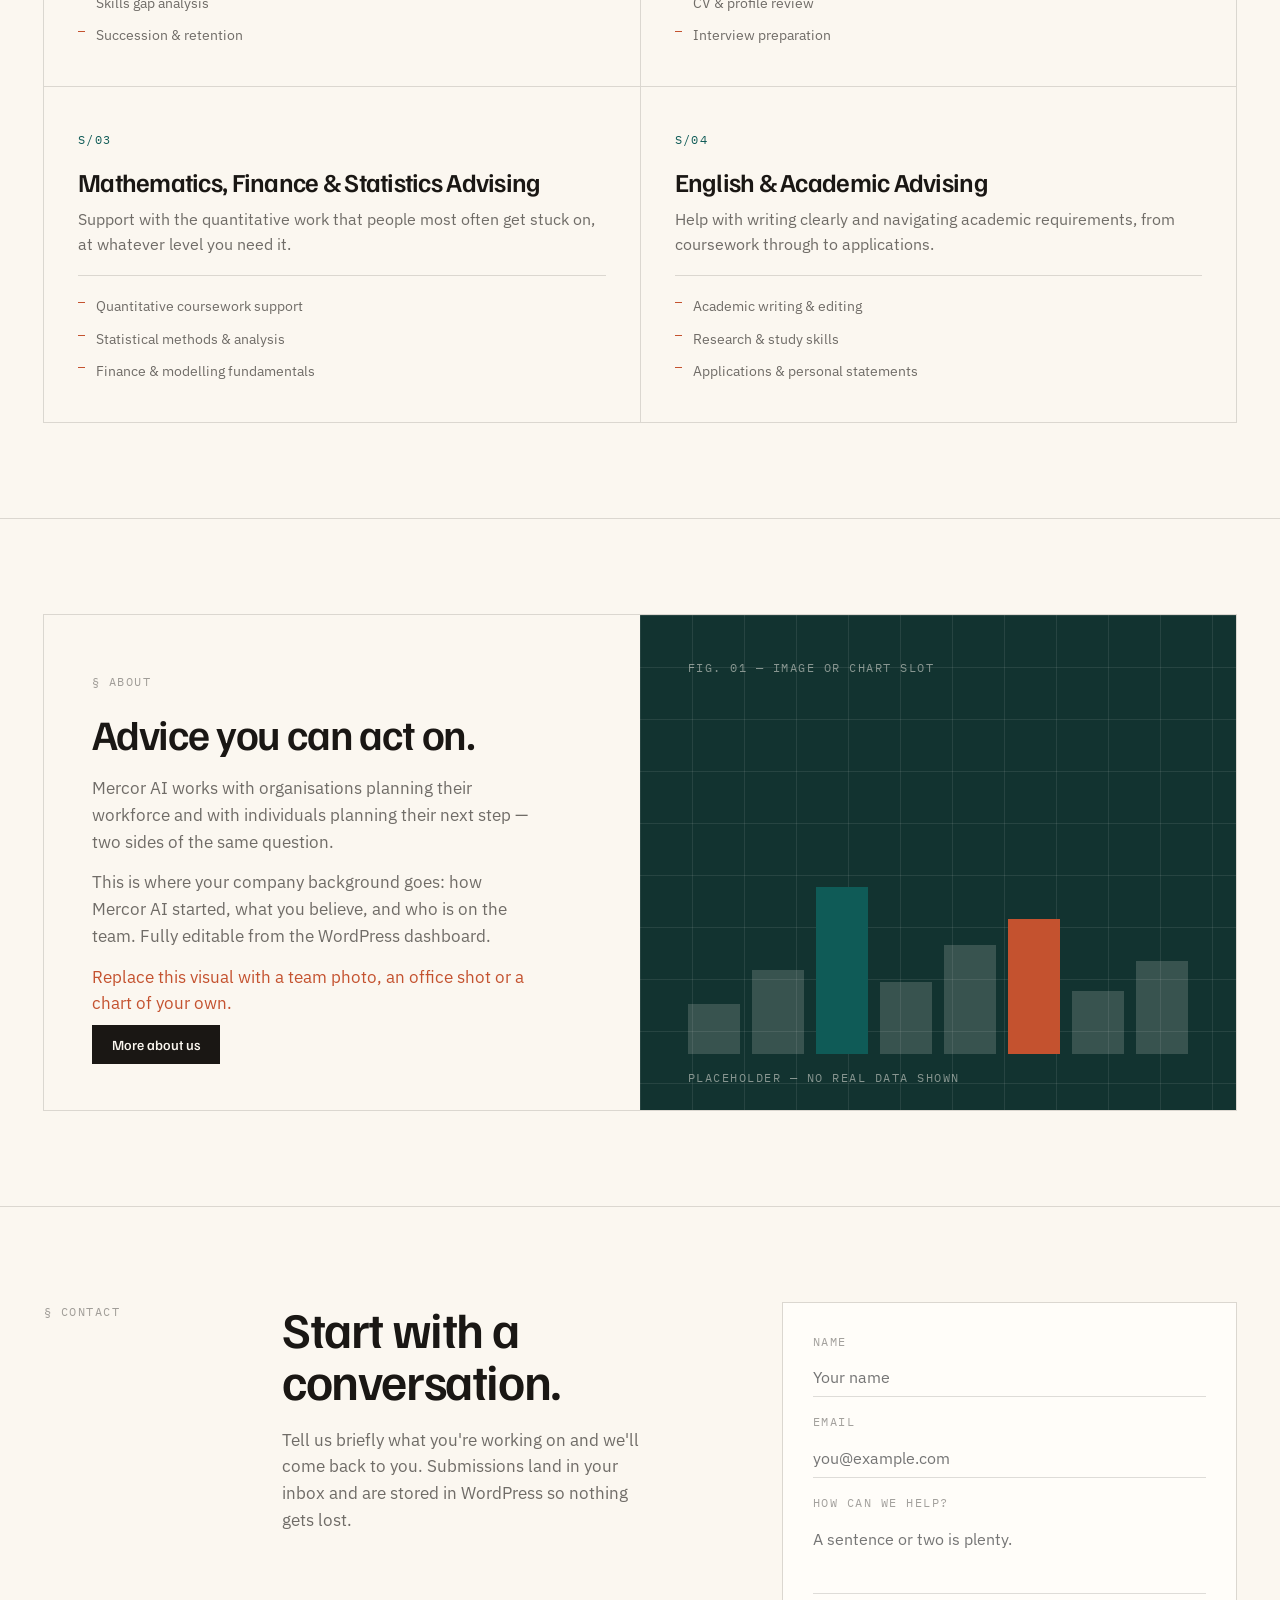
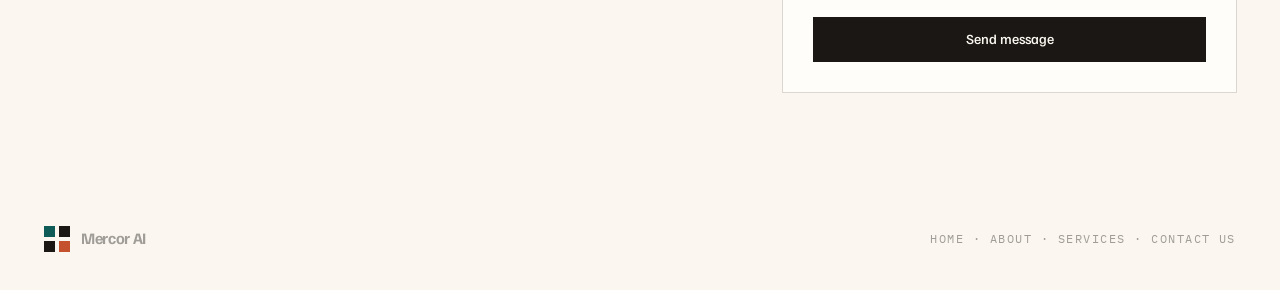
==== commit 71fa0477: "Add Home tab to primary nav and footer menu across all Mercor pages" ====
--- a/mercor/index.html
+++ b/mercor/index.html
@@ -20,7 +20,7 @@
 <nav><div class="wrap nav-in">
   <a href="index.html" class="logo" style="text-decoration:none;color:inherit"><span class="mark"><span></span><span></span><span></span><span></span></span>Mercor AI</a>
   <div class="nav-links">
-    <a href="about.html">About</a><a href="services.html">Services</a><a href="contact.html" class="btn">Contact Us</a>
+    <a href="index.html" style="color:var(--accent)">Home</a><a href="about.html">About</a><a href="services.html">Services</a><a href="contact.html" class="btn">Contact Us</a>
   </div>
 </div></nav>
 
@@ -101,7 +101,7 @@
 
 <footer><div class="wrap foot">
   <div class="logo" style="font-size:16px"><span class="mark"><span></span><span></span><span></span><span></span></span>Mercor AI</div>
-  <span class="mono">About · Services · Contact Us</span>
+  <span class="mono">Home · About · Services · Contact Us</span>
 </div></footer>
 
 </body>
